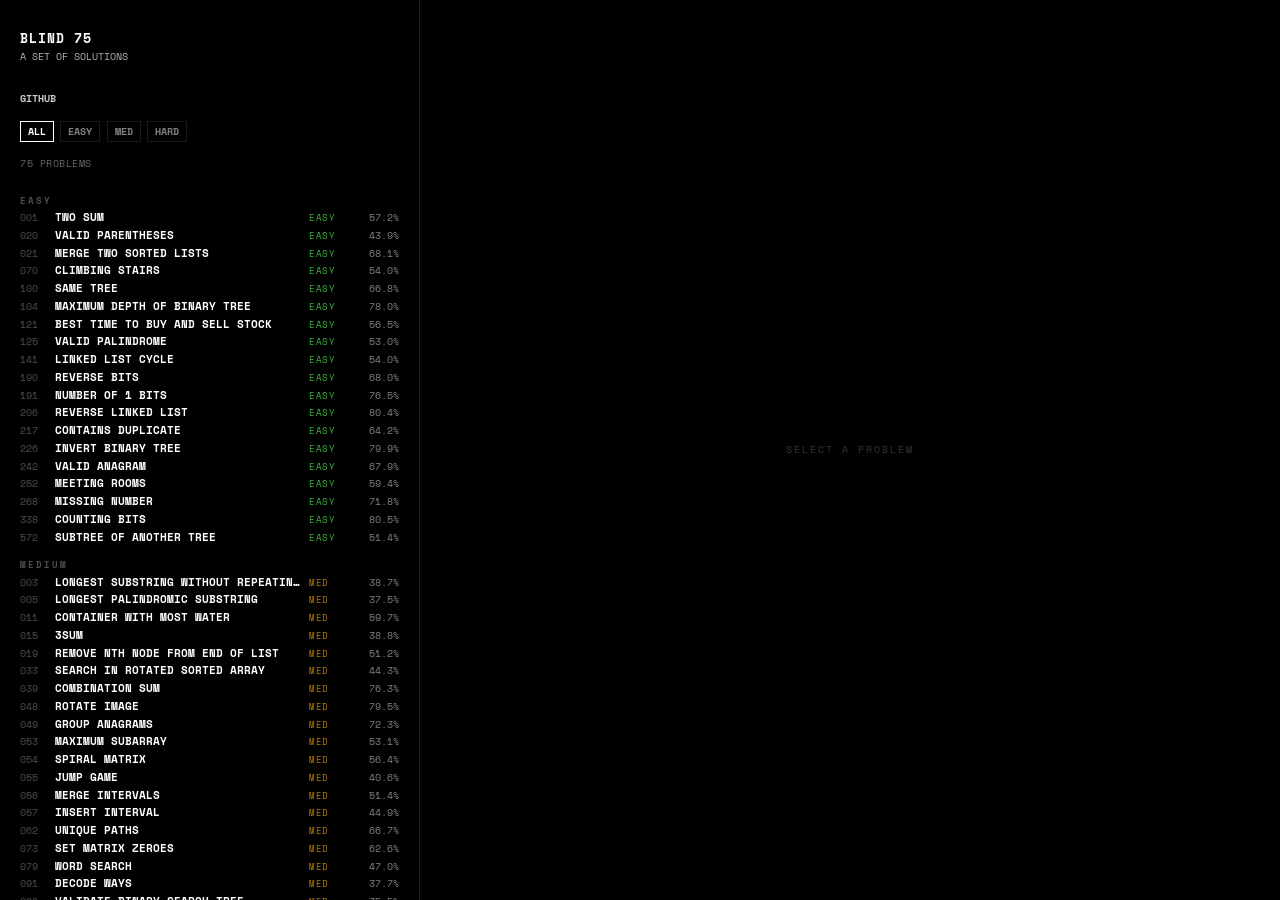
==== index.html @ 12fd6141 "init commit" ====
<!DOCTYPE html>
<html lang="en">
<head>
    <meta charset="UTF-8">
    <meta name="viewport" content="width=device-width, initial-scale=1.0">
    <title>BLIND 75</title>
    <link rel="stylesheet" href="css/index.css">
    <link rel="preconnect" href="https://fonts.googleapis.com">
    <link rel="preconnect" href="https://fonts.gstatic.com" crossorigin>
    <link href="https://fonts.googleapis.com/css2?family=Space+Mono:wght@400;700&display=swap" rel="stylesheet">
</head>
<body>

<div class="split-left">
    <main class="section-top">

        <header>
            <div class="name">BLIND 75</div>
            <div class="sub">A SET OF SOLUTIONS</div>
        </header>

        <nav class="links">
            <a href="https://github.com/bedolpab/Blind75">GITHUB</a>
        </nav>

        <div class="filters">
            <button class="filter-btn active" data-filter="all">ALL</button>
            <button class="filter-btn" data-filter="easy">EASY</button>
            <button class="filter-btn" data-filter="medium">MED</button>
            <button class="filter-btn" data-filter="hard">HARD</button>
        </div>

        <div class="stats">75 PROBLEMS</div>

        <div class="log">

            <div class="category-label">EASY</div>

            <a class="row" data-diff="easy" href="two-sum/index.html" target="detail">
                <span class="num">001</span>
                <span class="org">Two Sum</span>
                <span class="diff easy">EASY</span>
                <span class="role">57.2%</span>
            </a>
            <div class="row" data-diff="easy">
                <span class="num">020</span>
                <span class="org">Valid Parentheses</span>
                <span class="diff easy">EASY</span>
                <span class="role">43.9%</span>
            </div>
            <div class="row" data-diff="easy">
                <span class="num">021</span>
                <span class="org">Merge Two Sorted Lists</span>
                <span class="diff easy">EASY</span>
                <span class="role">68.1%</span>
            </div>
            <div class="row" data-diff="easy">
                <span class="num">070</span>
                <span class="org">Climbing Stairs</span>
                <span class="diff easy">EASY</span>
                <span class="role">54.0%</span>
            </div>
            <div class="row" data-diff="easy">
                <span class="num">100</span>
                <span class="org">Same Tree</span>
                <span class="diff easy">EASY</span>
                <span class="role">66.8%</span>
            </div>
            <div class="row" data-diff="easy">
                <span class="num">104</span>
                <span class="org">Maximum Depth of Binary Tree</span>
                <span class="diff easy">EASY</span>
                <span class="role">78.0%</span>
            </div>
            <div class="row" data-diff="easy">
                <span class="num">121</span>
                <span class="org">Best Time to Buy and Sell Stock</span>
                <span class="diff easy">EASY</span>
                <span class="role">56.5%</span>
            </div>
            <div class="row" data-diff="easy">
                <span class="num">125</span>
                <span class="org">Valid Palindrome</span>
                <span class="diff easy">EASY</span>
                <span class="role">53.0%</span>
            </div>
            <div class="row" data-diff="easy">
                <span class="num">141</span>
                <span class="org">Linked List Cycle</span>
                <span class="diff easy">EASY</span>
                <span class="role">54.0%</span>
            </div>
            <div class="row" data-diff="easy">
                <span class="num">190</span>
                <span class="org">Reverse Bits</span>
                <span class="diff easy">EASY</span>
                <span class="role">68.0%</span>
            </div>
            <div class="row" data-diff="easy">
                <span class="num">191</span>
                <span class="org">Number of 1 Bits</span>
                <span class="diff easy">EASY</span>
                <span class="role">76.5%</span>
            </div>
            <div class="row" data-diff="easy">
                <span class="num">206</span>
                <span class="org">Reverse Linked List</span>
                <span class="diff easy">EASY</span>
                <span class="role">80.4%</span>
            </div>
            <div class="row" data-diff="easy">
                <span class="num">217</span>
                <span class="org">Contains Duplicate</span>
                <span class="diff easy">EASY</span>
                <span class="role">64.2%</span>
            </div>
            <div class="row" data-diff="easy">
                <span class="num">226</span>
                <span class="org">Invert Binary Tree</span>
                <span class="diff easy">EASY</span>
                <span class="role">79.9%</span>
            </div>
            <div class="row" data-diff="easy">
                <span class="num">242</span>
                <span class="org">Valid Anagram</span>
                <span class="diff easy">EASY</span>
                <span class="role">67.9%</span>
            </div>
            <div class="row" data-diff="easy">
                <span class="num">252</span>
                <span class="org">Meeting Rooms</span>
                <span class="diff easy">EASY</span>
                <span class="role">59.4%</span>
            </div>
            <div class="row" data-diff="easy">
                <span class="num">268</span>
                <span class="org">Missing Number</span>
                <span class="diff easy">EASY</span>
                <span class="role">71.8%</span>
            </div>
            <div class="row" data-diff="easy">
                <span class="num">338</span>
                <span class="org">Counting Bits</span>
                <span class="diff easy">EASY</span>
                <span class="role">80.5%</span>
            </div>
            <div class="row" data-diff="easy">
                <span class="num">572</span>
                <span class="org">Subtree of Another Tree</span>
                <span class="diff easy">EASY</span>
                <span class="role">51.4%</span>
            </div>

            <div class="category-label">MEDIUM</div>

            <div class="row" data-diff="medium">
                <span class="num">003</span>
                <span class="org">Longest Substring Without Repeating Characters</span>
                <span class="diff medium">MED</span>
                <span class="role">38.7%</span>
            </div>
            <div class="row" data-diff="medium">
                <span class="num">005</span>
                <span class="org">Longest Palindromic Substring</span>
                <span class="diff medium">MED</span>
                <span class="role">37.5%</span>
            </div>
            <div class="row" data-diff="medium">
                <span class="num">011</span>
                <span class="org">Container With Most Water</span>
                <span class="diff medium">MED</span>
                <span class="role">59.7%</span>
            </div>
            <div class="row" data-diff="medium">
                <span class="num">015</span>
                <span class="org">3Sum</span>
                <span class="diff medium">MED</span>
                <span class="role">38.8%</span>
            </div>
            <div class="row" data-diff="medium">
                <span class="num">019</span>
                <span class="org">Remove Nth Node From End of List</span>
                <span class="diff medium">MED</span>
                <span class="role">51.2%</span>
            </div>
            <div class="row" data-diff="medium">
                <span class="num">033</span>
                <span class="org">Search in Rotated Sorted Array</span>
                <span class="diff medium">MED</span>
                <span class="role">44.3%</span>
            </div>
            <div class="row" data-diff="medium">
                <span class="num">039</span>
                <span class="org">Combination Sum</span>
                <span class="diff medium">MED</span>
                <span class="role">76.3%</span>
            </div>
            <div class="row" data-diff="medium">
                <span class="num">048</span>
                <span class="org">Rotate Image</span>
                <span class="diff medium">MED</span>
                <span class="role">79.5%</span>
            </div>
            <div class="row" data-diff="medium">
                <span class="num">049</span>
                <span class="org">Group Anagrams</span>
                <span class="diff medium">MED</span>
                <span class="role">72.3%</span>
            </div>
            <div class="row" data-diff="medium">
                <span class="num">053</span>
                <span class="org">Maximum Subarray</span>
                <span class="diff medium">MED</span>
                <span class="role">53.1%</span>
            </div>
            <div class="row" data-diff="medium">
                <span class="num">054</span>
                <span class="org">Spiral Matrix</span>
                <span class="diff medium">MED</span>
                <span class="role">56.4%</span>
            </div>
            <div class="row" data-diff="medium">
                <span class="num">055</span>
                <span class="org">Jump Game</span>
                <span class="diff medium">MED</span>
                <span class="role">40.6%</span>
            </div>
            <div class="row" data-diff="medium">
                <span class="num">056</span>
                <span class="org">Merge Intervals</span>
                <span class="diff medium">MED</span>
                <span class="role">51.4%</span>
            </div>
            <div class="row" data-diff="medium">
                <span class="num">057</span>
                <span class="org">Insert Interval</span>
                <span class="diff medium">MED</span>
                <span class="role">44.9%</span>
            </div>
            <div class="row" data-diff="medium">
                <span class="num">062</span>
                <span class="org">Unique Paths</span>
                <span class="diff medium">MED</span>
                <span class="role">66.7%</span>
            </div>
            <div class="row" data-diff="medium">
                <span class="num">073</span>
                <span class="org">Set Matrix Zeroes</span>
                <span class="diff medium">MED</span>
                <span class="role">62.6%</span>
            </div>
            <div class="row" data-diff="medium">
                <span class="num">079</span>
                <span class="org">Word Search</span>
                <span class="diff medium">MED</span>
                <span class="role">47.0%</span>
            </div>
            <div class="row" data-diff="medium">
                <span class="num">091</span>
                <span class="org">Decode Ways</span>
                <span class="diff medium">MED</span>
                <span class="role">37.7%</span>
            </div>
            <div class="row" data-diff="medium">
                <span class="num">098</span>
                <span class="org">Validate Binary Search Tree</span>
                <span class="diff medium">MED</span>
                <span class="role">35.5%</span>
            </div>
            <div class="row" data-diff="medium">
                <span class="num">102</span>
                <span class="org">Binary Tree Level Order Traversal</span>
                <span class="diff medium">MED</span>
                <span class="role">72.4%</span>
            </div>
            <div class="row" data-diff="medium">
                <span class="num">105</span>
                <span class="org">Construct Binary Tree from Preorder and Inorder Traversal</span>
                <span class="diff medium">MED</span>
                <span class="role">68.5%</span>
            </div>
            <div class="row" data-diff="medium">
                <span class="num">128</span>
                <span class="org">Longest Consecutive Sequence</span>
                <span class="diff medium">MED</span>
                <span class="role">47.0%</span>
            </div>
            <div class="row" data-diff="medium">
                <span class="num">133</span>
                <span class="org">Clone Graph</span>
                <span class="diff medium">MED</span>
                <span class="role">64.9%</span>
            </div>
            <div class="row" data-diff="medium">
                <span class="num">139</span>
                <span class="org">Word Break</span>
                <span class="diff medium">MED</span>
                <span class="role">49.2%</span>
            </div>
            <div class="row" data-diff="medium">
                <span class="num">143</span>
                <span class="org">Reorder List</span>
                <span class="diff medium">MED</span>
                <span class="role">64.9%</span>
            </div>
            <div class="row" data-diff="medium">
                <span class="num">152</span>
                <span class="org">Maximum Product Subarray</span>
                <span class="diff medium">MED</span>
                <span class="role">36.2%</span>
            </div>
            <div class="row" data-diff="medium">
                <span class="num">153</span>
                <span class="org">Find Minimum in Rotated Sorted Array</span>
                <span class="diff medium">MED</span>
                <span class="role">54.0%</span>
            </div>
            <div class="row" data-diff="medium">
                <span class="num">198</span>
                <span class="org">House Robber</span>
                <span class="diff medium">MED</span>
                <span class="role">53.1%</span>
            </div>
            <div class="row" data-diff="medium">
                <span class="num">200</span>
                <span class="org">Number of Islands</span>
                <span class="diff medium">MED</span>
                <span class="role">64.0%</span>
            </div>
            <div class="row" data-diff="medium">
                <span class="num">207</span>
                <span class="org">Course Schedule</span>
                <span class="diff medium">MED</span>
                <span class="role">51.0%</span>
            </div>
            <div class="row" data-diff="medium">
                <span class="num">208</span>
                <span class="org">Implement Trie (Prefix Tree)</span>
                <span class="diff medium">MED</span>
                <span class="role">69.3%</span>
            </div>
            <div class="row" data-diff="medium">
                <span class="num">211</span>
                <span class="org">Design Add and Search Words Data Structure</span>
                <span class="diff medium">MED</span>
                <span class="role">48.3%</span>
            </div>
            <div class="row" data-diff="medium">
                <span class="num">213</span>
                <span class="org">House Robber II</span>
                <span class="diff medium">MED</span>
                <span class="role">44.7%</span>
            </div>
            <div class="row" data-diff="medium">
                <span class="num">230</span>
                <span class="org">Kth Smallest Element in a BST</span>
                <span class="diff medium">MED</span>
                <span class="role">76.6%</span>
            </div>
            <div class="row" data-diff="medium">
                <span class="num">235</span>
                <span class="org">Lowest Common Ancestor of a Binary Search Tree</span>
                <span class="diff medium">MED</span>
                <span class="role">70.3%</span>
            </div>
            <div class="row" data-diff="medium">
                <span class="num">238</span>
                <span class="org">Product of Array Except Self</span>
                <span class="diff medium">MED</span>
                <span class="role">68.7%</span>
            </div>
            <div class="row" data-diff="medium">
                <span class="num">253</span>
                <span class="org">Meeting Rooms II</span>
                <span class="diff medium">MED</span>
                <span class="role">52.6%</span>
            </div>
            <div class="row" data-diff="medium">
                <span class="num">261</span>
                <span class="org">Graph Valid Tree</span>
                <span class="diff medium">MED</span>
                <span class="role">49.9%</span>
            </div>
            <div class="row" data-diff="medium">
                <span class="num">271</span>
                <span class="org">Encode and Decode Strings</span>
                <span class="diff medium">MED</span>
                <span class="role">51.3%</span>
            </div>
            <div class="row" data-diff="medium">
                <span class="num">300</span>
                <span class="org">Longest Increasing Subsequence</span>
                <span class="diff medium">MED</span>
                <span class="role">59.2%</span>
            </div>
            <div class="row" data-diff="medium">
                <span class="num">322</span>
                <span class="org">Coin Change</span>
                <span class="diff medium">MED</span>
                <span class="role">48.1%</span>
            </div>
            <div class="row" data-diff="medium">
                <span class="num">323</span>
                <span class="org">Number of Connected Components in an Undirected Graph</span>
                <span class="diff medium">MED</span>
                <span class="role">64.9%</span>
            </div>
            <div class="row" data-diff="medium">
                <span class="num">347</span>
                <span class="org">Top K Frequent Elements</span>
                <span class="diff medium">MED</span>
                <span class="role">66.1%</span>
            </div>
            <div class="row" data-diff="medium">
                <span class="num">371</span>
                <span class="org">Sum of Two Integers</span>
                <span class="diff medium">MED</span>
                <span class="role">55.2%</span>
            </div>
            <div class="row" data-diff="medium">
                <span class="num">417</span>
                <span class="org">Pacific Atlantic Water Flow</span>
                <span class="diff medium">MED</span>
                <span class="role">60.7%</span>
            </div>
            <div class="row" data-diff="medium">
                <span class="num">424</span>
                <span class="org">Longest Repeating Character Replacement</span>
                <span class="diff medium">MED</span>
                <span class="role">59.3%</span>
            </div>
            <div class="row" data-diff="medium">
                <span class="num">435</span>
                <span class="org">Non-overlapping Intervals</span>
                <span class="diff medium">MED</span>
                <span class="role">56.9%</span>
            </div>
            <div class="row" data-diff="medium">
                <span class="num">647</span>
                <span class="org">Palindromic Substrings</span>
                <span class="diff medium">MED</span>
                <span class="role">72.6%</span>
            </div>
            <div class="row" data-diff="medium">
                <span class="num">1143</span>
                <span class="org">Longest Common Subsequence</span>
                <span class="diff medium">MED</span>
                <span class="role">59.0%</span>
            </div>

            <div class="category-label">HARD</div>

            <div class="row" data-diff="hard">
                <span class="num">023</span>
                <span class="org">Merge k Sorted Lists</span>
                <span class="diff hard">HARD</span>
                <span class="role">59.1%</span>
            </div>
            <div class="row" data-diff="hard">
                <span class="num">076</span>
                <span class="org">Minimum Window Substring</span>
                <span class="diff hard">HARD</span>
                <span class="role">47.2%</span>
            </div>
            <div class="row" data-diff="hard">
                <span class="num">124</span>
                <span class="org">Binary Tree Maximum Path Sum</span>
                <span class="diff hard">HARD</span>
                <span class="role">42.1%</span>
            </div>
            <div class="row" data-diff="hard">
                <span class="num">212</span>
                <span class="org">Word Search II</span>
                <span class="diff hard">HARD</span>
                <span class="role">38.2%</span>
            </div>
            <div class="row" data-diff="hard">
                <span class="num">269</span>
                <span class="org">Alien Dictionary</span>
                <span class="diff hard">HARD</span>
                <span class="role">37.1%</span>
            </div>
            <div class="row" data-diff="hard">
                <span class="num">295</span>
                <span class="org">Find Median from Data Stream</span>
                <span class="diff hard">HARD</span>
                <span class="role">54.3%</span>
            </div>
            <div class="row" data-diff="hard">
                <span class="num">297</span>
                <span class="org">Serialize and Deserialize Binary Tree</span>
                <span class="diff hard">HARD</span>
                <span class="role">60.5%</span>
            </div>

        </div>

    </main>
</div>

<div class="split-right" id="detail-pane">
    <div class="empty-state">SELECT A PROBLEM</div>
    <iframe name="detail" id="detail-frame"></iframe>
</div>

<script>
    document.querySelectorAll('.filter-btn').forEach(function(btn) {
        btn.addEventListener('click', function() {
            document.querySelectorAll('.filter-btn').forEach(function(b) { b.classList.remove('active'); });
            btn.classList.add('active');
            var f = btn.dataset.filter;
            document.querySelectorAll('.row[data-diff]').forEach(function(r) {
                r.setAttribute('data-hidden', f !== 'all' && r.dataset.diff !== f ? 'true' : 'false');
            });
            document.querySelectorAll('.category-label').forEach(function(cat) {
                var diff = cat.textContent.trim().toLowerCase();
                cat.style.display = (f === 'all' || diff === f) ? '' : 'none';
            });
        });
    });

    document.querySelectorAll('a.row[href]').forEach(function(link) {
        link.addEventListener('click', function(e) {
            e.preventDefault();
            document.querySelectorAll('a.row').forEach(function(r) { r.classList.remove('selected'); });
            link.classList.add('selected');
            var pane = document.getElementById('detail-pane');
            var frame = document.getElementById('detail-frame');
            pane.classList.add('loaded');
            frame.src = link.getAttribute('href');
        });
    });
</script>
</body>
</html>
---- css/index.css ----
:root {
    --bg: #000000;
    --fg: #ffffff;
    --font: 'Space Mono', monospace;
    --width: 100%;
    --divider: #333;
}

* { box-sizing: border-box; margin: 0; padding: 0; cursor: crosshair; }

html, body {
    height: 100%;
    overflow: hidden;
}

body {
    background-color: var(--bg);
    color: var(--fg);
    font-family: var(--font);
    font-size: 11px;
    line-height: 1.25;
    text-transform: uppercase;
    display: flex;
    -webkit-font-smoothing: none;
}

.split-left {
    width: 420px;
    min-width: 420px;
    height: 100vh;
    overflow-y: auto;
    border-right: 1px solid #222;
    padding: 0;
}

.split-right {
    flex: 1;
    height: 100vh;
    position: relative;
    display: flex;
    align-items: center;
    justify-content: center;
}

.split-right .empty-state {
    font-size: 10px;
    opacity: 0.2;
    letter-spacing: 2px;
}

.split-right.loaded .empty-state {
    display: none;
}

.split-right iframe {
    display: none;
    width: 100%;
    height: 100%;
    border: none;
    background: var(--bg);
}

.split-right.loaded iframe {
    display: block;
}

.section-top {
    width: 100%;
    display: flex;
    flex-direction: column;
    padding: 30px 20px 40px;
}

header { margin-bottom: 1rem; }

.name { font-size: 13px; font-weight: 700; letter-spacing: 1px; margin-bottom: 4px; }
.sub { font-size: 10px; opacity: 0.7; line-height: 1.45; margin-bottom: 0.75rem; }

.links { display: flex; justify-content: flex-start; gap: 1rem; font-size: 10px; flex-wrap: wrap; margin-bottom: 1rem; }
.links a { color: var(--fg); text-decoration: none; font-weight: 700; opacity: 0.8; transition: opacity 0.2s; }
.links a:hover { opacity: 1; text-decoration: underline; }

.filters {
    display: flex;
    flex-wrap: wrap;
    gap: 0.4rem;
    margin-bottom: 1rem;
}

.filter-btn {
    font-family: var(--font);
    font-size: 10px;
    font-weight: 700;
    text-transform: uppercase;
    background: none;
    color: var(--fg);
    border: 1px solid var(--divider);
    padding: 2px 7px;
    cursor: crosshair;
    opacity: 0.5;
    transition: opacity 0.2s, border-color 0.2s;
}

.filter-btn:hover,
.filter-btn.active {
    opacity: 1;
    border-color: var(--fg);
}

.stats {
    font-size: 10px;
    opacity: 0.4;
    margin-bottom: 1rem;
    letter-spacing: 0.5px;
}

.log { display: flex; flex-direction: column; }

.category-label {
    font-size: 9px;
    font-weight: 700;
    opacity: 0.3;
    letter-spacing: 2px;
    padding: 8px 0 3px 0;
    border-top: 1px solid #111;
    margin-top: 4px;
}

.category-label:first-child {
    margin-top: 0;
    border-top: none;
}

.row {
    display: flex;
    font-size: 11px;
    justify-content: flex-start;
    align-items: baseline;
    padding: 2px 0;
    text-decoration: none;
    color: var(--fg);
    width: 100%;
    transition: opacity 0.15s, background-color 0.15s;
}

.row[data-hidden="true"] { display: none; }

.row:hover { background-color: rgba(255,255,255,0.03); }

.row:hover .org,
.row:hover .role { text-decoration: underline; }

a.row.selected {
    background-color: rgba(255,255,255,0.06);
}

.num { flex: 0 0 35px; opacity: 0.3; font-size: 10px; }
.org { flex: 1; font-weight: 700; white-space: nowrap; overflow: hidden; text-overflow: ellipsis; padding-right: 5px; }

.diff {
    flex: 0 0 45px;
    font-size: 9px;
    letter-spacing: 0.5px;
    opacity: 0.5;
}

.diff.easy   { color: #55ff55; opacity: 0.7; }
.diff.medium { color: #ffaa00; opacity: 0.7; }
.diff.hard   { color: #ff5555; opacity: 0.7; }

.role {
    flex: 0 0 45px;
    text-align: right;
    white-space: nowrap;
    opacity: 0.5;
    font-size: 10px;
}

@media (max-width: 820px) {
    body { flex-direction: column; }

    .split-left {
        width: 100%;
        min-width: unset;
        height: 50vh;
        border-right: none;
        border-bottom: 1px solid #222;
    }

    .split-right {
        height: 50vh;
    }
}

@media (max-width: 480px) {
    .row {
        flex-direction: column;
        align-items: flex-start;
        padding: 0;
        margin-bottom: 8px;
        border-left: 1px solid var(--divider);
        padding-left: 8px;
    }

    .num  { flex: unset; width: 100%; margin-bottom: 1px; }
    .org  { flex: unset; width: 100%; white-space: normal; margin-bottom: 1px; }
    .diff { flex: unset; width: 100%; margin-bottom: 1px; }
    .role { flex: unset; width: 100%; text-align: left; }
}
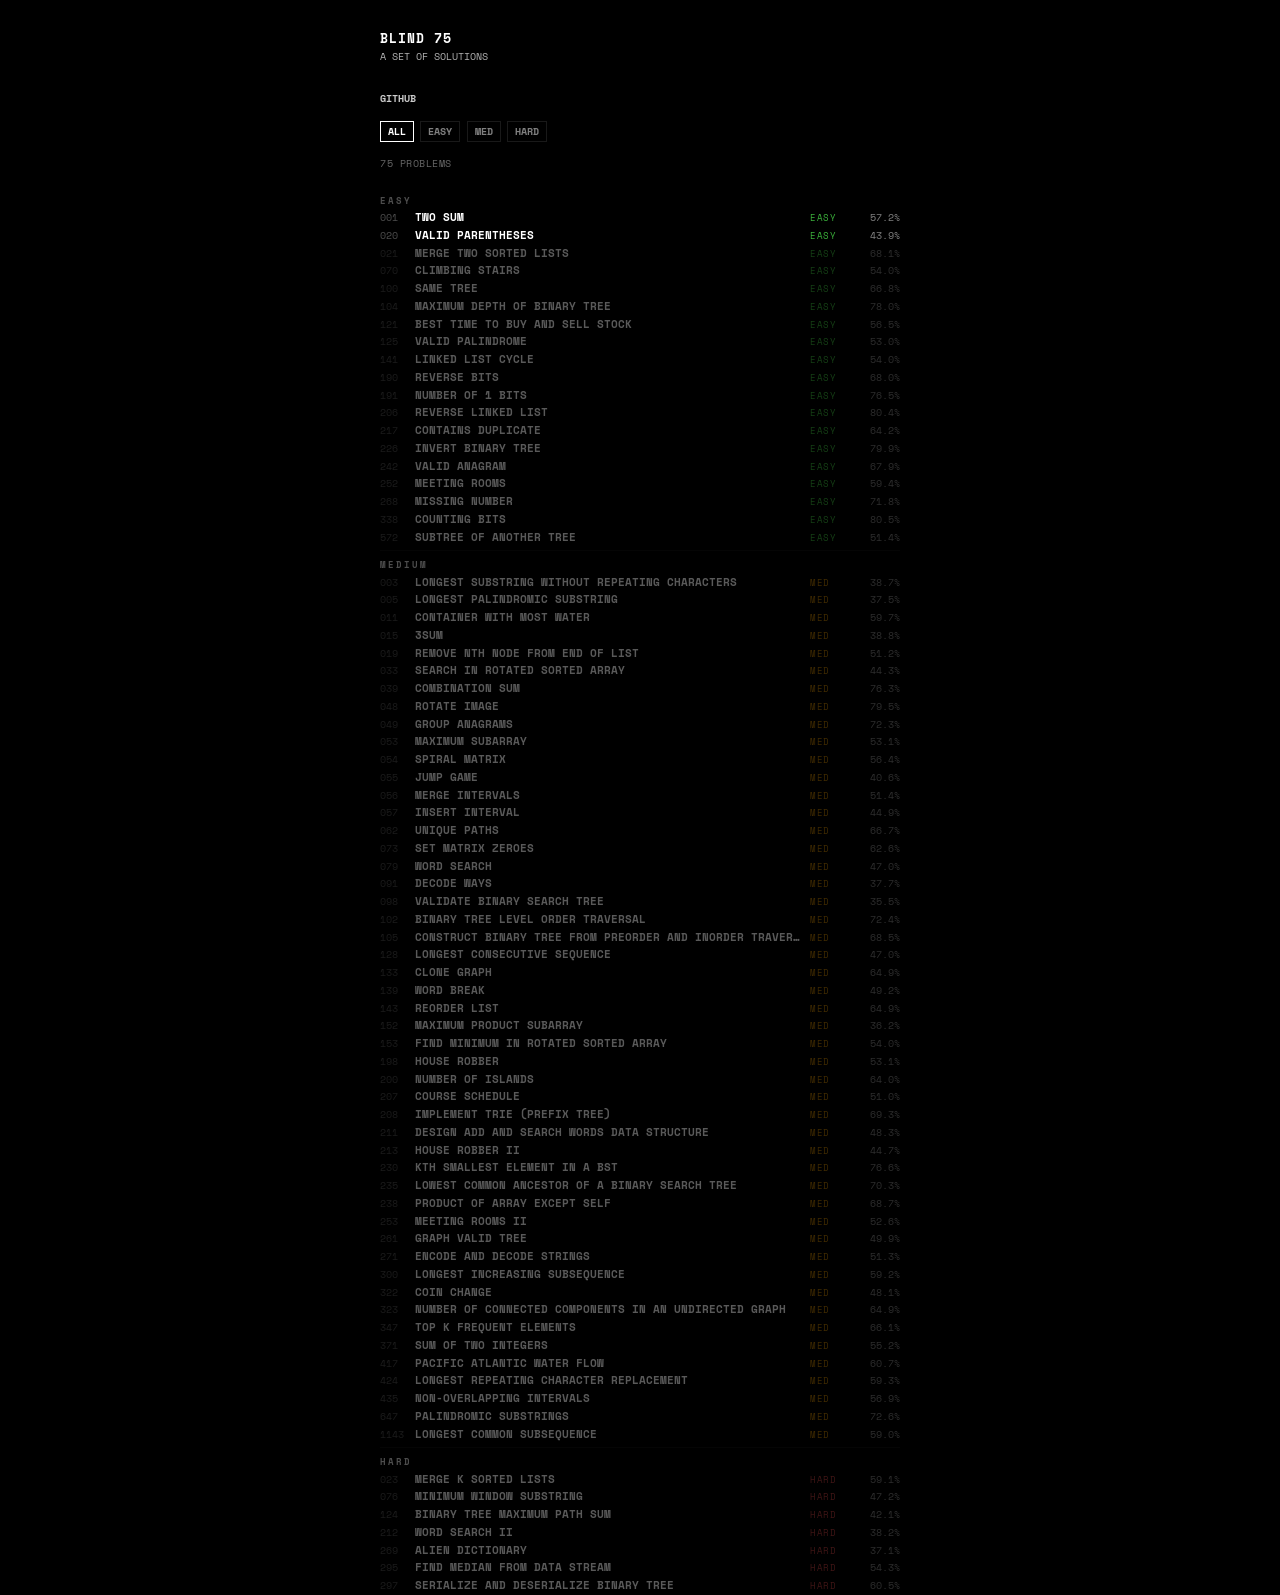
==== commit d4d82631: "feat: valid parentheses" ====
--- a/index.html
+++ b/index.html
@@ -11,525 +11,508 @@
 </head>
 <body>
 
-<div class="split-left">
-    <main class="section-top">
-
-        <header>
-            <div class="name">BLIND 75</div>
-            <div class="sub">A SET OF SOLUTIONS</div>
-        </header>
-
-        <nav class="links">
-            <a href="https://github.com/bedolpab/Blind75">GITHUB</a>
-        </nav>
-
-        <div class="filters">
-            <button class="filter-btn active" data-filter="all">ALL</button>
-            <button class="filter-btn" data-filter="easy">EASY</button>
-            <button class="filter-btn" data-filter="medium">MED</button>
-            <button class="filter-btn" data-filter="hard">HARD</button>
-        </div>
-
-        <div class="stats">75 PROBLEMS</div>
-
-        <div class="log">
-
-            <div class="category-label">EASY</div>
-
-            <a class="row" data-diff="easy" href="two-sum/index.html" target="detail">
-                <span class="num">001</span>
-                <span class="org">Two Sum</span>
-                <span class="diff easy">EASY</span>
-                <span class="role">57.2%</span>
-            </a>
-            <div class="row" data-diff="easy">
-                <span class="num">020</span>
-                <span class="org">Valid Parentheses</span>
-                <span class="diff easy">EASY</span>
-                <span class="role">43.9%</span>
-            </div>
-            <div class="row" data-diff="easy">
-                <span class="num">021</span>
-                <span class="org">Merge Two Sorted Lists</span>
-                <span class="diff easy">EASY</span>
-                <span class="role">68.1%</span>
-            </div>
-            <div class="row" data-diff="easy">
-                <span class="num">070</span>
-                <span class="org">Climbing Stairs</span>
-                <span class="diff easy">EASY</span>
-                <span class="role">54.0%</span>
-            </div>
-            <div class="row" data-diff="easy">
-                <span class="num">100</span>
-                <span class="org">Same Tree</span>
-                <span class="diff easy">EASY</span>
-                <span class="role">66.8%</span>
-            </div>
-            <div class="row" data-diff="easy">
-                <span class="num">104</span>
-                <span class="org">Maximum Depth of Binary Tree</span>
-                <span class="diff easy">EASY</span>
-                <span class="role">78.0%</span>
-            </div>
-            <div class="row" data-diff="easy">
-                <span class="num">121</span>
-                <span class="org">Best Time to Buy and Sell Stock</span>
-                <span class="diff easy">EASY</span>
-                <span class="role">56.5%</span>
-            </div>
-            <div class="row" data-diff="easy">
-                <span class="num">125</span>
-                <span class="org">Valid Palindrome</span>
-                <span class="diff easy">EASY</span>
-                <span class="role">53.0%</span>
-            </div>
-            <div class="row" data-diff="easy">
-                <span class="num">141</span>
-                <span class="org">Linked List Cycle</span>
-                <span class="diff easy">EASY</span>
-                <span class="role">54.0%</span>
-            </div>
-            <div class="row" data-diff="easy">
-                <span class="num">190</span>
-                <span class="org">Reverse Bits</span>
-                <span class="diff easy">EASY</span>
-                <span class="role">68.0%</span>
-            </div>
-            <div class="row" data-diff="easy">
-                <span class="num">191</span>
-                <span class="org">Number of 1 Bits</span>
-                <span class="diff easy">EASY</span>
-                <span class="role">76.5%</span>
-            </div>
-            <div class="row" data-diff="easy">
-                <span class="num">206</span>
-                <span class="org">Reverse Linked List</span>
-                <span class="diff easy">EASY</span>
-                <span class="role">80.4%</span>
-            </div>
-            <div class="row" data-diff="easy">
-                <span class="num">217</span>
-                <span class="org">Contains Duplicate</span>
-                <span class="diff easy">EASY</span>
-                <span class="role">64.2%</span>
-            </div>
-            <div class="row" data-diff="easy">
-                <span class="num">226</span>
-                <span class="org">Invert Binary Tree</span>
-                <span class="diff easy">EASY</span>
-                <span class="role">79.9%</span>
-            </div>
-            <div class="row" data-diff="easy">
-                <span class="num">242</span>
-                <span class="org">Valid Anagram</span>
-                <span class="diff easy">EASY</span>
-                <span class="role">67.9%</span>
-            </div>
-            <div class="row" data-diff="easy">
-                <span class="num">252</span>
-                <span class="org">Meeting Rooms</span>
-                <span class="diff easy">EASY</span>
-                <span class="role">59.4%</span>
-            </div>
-            <div class="row" data-diff="easy">
-                <span class="num">268</span>
-                <span class="org">Missing Number</span>
-                <span class="diff easy">EASY</span>
-                <span class="role">71.8%</span>
-            </div>
-            <div class="row" data-diff="easy">
-                <span class="num">338</span>
-                <span class="org">Counting Bits</span>
-                <span class="diff easy">EASY</span>
-                <span class="role">80.5%</span>
-            </div>
-            <div class="row" data-diff="easy">
-                <span class="num">572</span>
-                <span class="org">Subtree of Another Tree</span>
-                <span class="diff easy">EASY</span>
-                <span class="role">51.4%</span>
-            </div>
-
-            <div class="category-label">MEDIUM</div>
-
-            <div class="row" data-diff="medium">
-                <span class="num">003</span>
-                <span class="org">Longest Substring Without Repeating Characters</span>
-                <span class="diff medium">MED</span>
-                <span class="role">38.7%</span>
-            </div>
-            <div class="row" data-diff="medium">
-                <span class="num">005</span>
-                <span class="org">Longest Palindromic Substring</span>
-                <span class="diff medium">MED</span>
-                <span class="role">37.5%</span>
-            </div>
-            <div class="row" data-diff="medium">
-                <span class="num">011</span>
-                <span class="org">Container With Most Water</span>
-                <span class="diff medium">MED</span>
-                <span class="role">59.7%</span>
-            </div>
-            <div class="row" data-diff="medium">
-                <span class="num">015</span>
-                <span class="org">3Sum</span>
-                <span class="diff medium">MED</span>
-                <span class="role">38.8%</span>
-            </div>
-            <div class="row" data-diff="medium">
-                <span class="num">019</span>
-                <span class="org">Remove Nth Node From End of List</span>
-                <span class="diff medium">MED</span>
-                <span class="role">51.2%</span>
-            </div>
-            <div class="row" data-diff="medium">
-                <span class="num">033</span>
-                <span class="org">Search in Rotated Sorted Array</span>
-                <span class="diff medium">MED</span>
-                <span class="role">44.3%</span>
-            </div>
-            <div class="row" data-diff="medium">
-                <span class="num">039</span>
-                <span class="org">Combination Sum</span>
-                <span class="diff medium">MED</span>
-                <span class="role">76.3%</span>
-            </div>
-            <div class="row" data-diff="medium">
-                <span class="num">048</span>
-                <span class="org">Rotate Image</span>
-                <span class="diff medium">MED</span>
-                <span class="role">79.5%</span>
-            </div>
-            <div class="row" data-diff="medium">
-                <span class="num">049</span>
-                <span class="org">Group Anagrams</span>
-                <span class="diff medium">MED</span>
-                <span class="role">72.3%</span>
-            </div>
-            <div class="row" data-diff="medium">
-                <span class="num">053</span>
-                <span class="org">Maximum Subarray</span>
-                <span class="diff medium">MED</span>
-                <span class="role">53.1%</span>
-            </div>
-            <div class="row" data-diff="medium">
-                <span class="num">054</span>
-                <span class="org">Spiral Matrix</span>
-                <span class="diff medium">MED</span>
-                <span class="role">56.4%</span>
-            </div>
-            <div class="row" data-diff="medium">
-                <span class="num">055</span>
-                <span class="org">Jump Game</span>
-                <span class="diff medium">MED</span>
-                <span class="role">40.6%</span>
-            </div>
-            <div class="row" data-diff="medium">
-                <span class="num">056</span>
-                <span class="org">Merge Intervals</span>
-                <span class="diff medium">MED</span>
-                <span class="role">51.4%</span>
-            </div>
-            <div class="row" data-diff="medium">
-                <span class="num">057</span>
-                <span class="org">Insert Interval</span>
-                <span class="diff medium">MED</span>
-                <span class="role">44.9%</span>
-            </div>
-            <div class="row" data-diff="medium">
-                <span class="num">062</span>
-                <span class="org">Unique Paths</span>
-                <span class="diff medium">MED</span>
-                <span class="role">66.7%</span>
-            </div>
-            <div class="row" data-diff="medium">
-                <span class="num">073</span>
-                <span class="org">Set Matrix Zeroes</span>
-                <span class="diff medium">MED</span>
-                <span class="role">62.6%</span>
-            </div>
-            <div class="row" data-diff="medium">
-                <span class="num">079</span>
-                <span class="org">Word Search</span>
-                <span class="diff medium">MED</span>
-                <span class="role">47.0%</span>
-            </div>
-            <div class="row" data-diff="medium">
-                <span class="num">091</span>
-                <span class="org">Decode Ways</span>
-                <span class="diff medium">MED</span>
-                <span class="role">37.7%</span>
-            </div>
-            <div class="row" data-diff="medium">
-                <span class="num">098</span>
-                <span class="org">Validate Binary Search Tree</span>
-                <span class="diff medium">MED</span>
-                <span class="role">35.5%</span>
-            </div>
-            <div class="row" data-diff="medium">
-                <span class="num">102</span>
-                <span class="org">Binary Tree Level Order Traversal</span>
-                <span class="diff medium">MED</span>
-                <span class="role">72.4%</span>
-            </div>
-            <div class="row" data-diff="medium">
-                <span class="num">105</span>
-                <span class="org">Construct Binary Tree from Preorder and Inorder Traversal</span>
-                <span class="diff medium">MED</span>
-                <span class="role">68.5%</span>
-            </div>
-            <div class="row" data-diff="medium">
-                <span class="num">128</span>
-                <span class="org">Longest Consecutive Sequence</span>
-                <span class="diff medium">MED</span>
-                <span class="role">47.0%</span>
-            </div>
-            <div class="row" data-diff="medium">
-                <span class="num">133</span>
-                <span class="org">Clone Graph</span>
-                <span class="diff medium">MED</span>
-                <span class="role">64.9%</span>
-            </div>
-            <div class="row" data-diff="medium">
-                <span class="num">139</span>
-                <span class="org">Word Break</span>
-                <span class="diff medium">MED</span>
-                <span class="role">49.2%</span>
-            </div>
-            <div class="row" data-diff="medium">
-                <span class="num">143</span>
-                <span class="org">Reorder List</span>
-                <span class="diff medium">MED</span>
-                <span class="role">64.9%</span>
-            </div>
-            <div class="row" data-diff="medium">
-                <span class="num">152</span>
-                <span class="org">Maximum Product Subarray</span>
-                <span class="diff medium">MED</span>
-                <span class="role">36.2%</span>
-            </div>
-            <div class="row" data-diff="medium">
-                <span class="num">153</span>
-                <span class="org">Find Minimum in Rotated Sorted Array</span>
-                <span class="diff medium">MED</span>
-                <span class="role">54.0%</span>
-            </div>
-            <div class="row" data-diff="medium">
-                <span class="num">198</span>
-                <span class="org">House Robber</span>
-                <span class="diff medium">MED</span>
-                <span class="role">53.1%</span>
-            </div>
-            <div class="row" data-diff="medium">
-                <span class="num">200</span>
-                <span class="org">Number of Islands</span>
-                <span class="diff medium">MED</span>
-                <span class="role">64.0%</span>
-            </div>
-            <div class="row" data-diff="medium">
-                <span class="num">207</span>
-                <span class="org">Course Schedule</span>
-                <span class="diff medium">MED</span>
-                <span class="role">51.0%</span>
-            </div>
-            <div class="row" data-diff="medium">
-                <span class="num">208</span>
-                <span class="org">Implement Trie (Prefix Tree)</span>
-                <span class="diff medium">MED</span>
-                <span class="role">69.3%</span>
-            </div>
-            <div class="row" data-diff="medium">
-                <span class="num">211</span>
-                <span class="org">Design Add and Search Words Data Structure</span>
-                <span class="diff medium">MED</span>
-                <span class="role">48.3%</span>
-            </div>
-            <div class="row" data-diff="medium">
-                <span class="num">213</span>
-                <span class="org">House Robber II</span>
-                <span class="diff medium">MED</span>
-                <span class="role">44.7%</span>
-            </div>
-            <div class="row" data-diff="medium">
-                <span class="num">230</span>
-                <span class="org">Kth Smallest Element in a BST</span>
-                <span class="diff medium">MED</span>
-                <span class="role">76.6%</span>
-            </div>
-            <div class="row" data-diff="medium">
-                <span class="num">235</span>
-                <span class="org">Lowest Common Ancestor of a Binary Search Tree</span>
-                <span class="diff medium">MED</span>
-                <span class="role">70.3%</span>
-            </div>
-            <div class="row" data-diff="medium">
-                <span class="num">238</span>
-                <span class="org">Product of Array Except Self</span>
-                <span class="diff medium">MED</span>
-                <span class="role">68.7%</span>
-            </div>
-            <div class="row" data-diff="medium">
-                <span class="num">253</span>
-                <span class="org">Meeting Rooms II</span>
-                <span class="diff medium">MED</span>
-                <span class="role">52.6%</span>
-            </div>
-            <div class="row" data-diff="medium">
-                <span class="num">261</span>
-                <span class="org">Graph Valid Tree</span>
-                <span class="diff medium">MED</span>
-                <span class="role">49.9%</span>
-            </div>
-            <div class="row" data-diff="medium">
-                <span class="num">271</span>
-                <span class="org">Encode and Decode Strings</span>
-                <span class="diff medium">MED</span>
-                <span class="role">51.3%</span>
-            </div>
-            <div class="row" data-diff="medium">
-                <span class="num">300</span>
-                <span class="org">Longest Increasing Subsequence</span>
-                <span class="diff medium">MED</span>
-                <span class="role">59.2%</span>
-            </div>
-            <div class="row" data-diff="medium">
-                <span class="num">322</span>
-                <span class="org">Coin Change</span>
-                <span class="diff medium">MED</span>
-                <span class="role">48.1%</span>
-            </div>
-            <div class="row" data-diff="medium">
-                <span class="num">323</span>
-                <span class="org">Number of Connected Components in an Undirected Graph</span>
-                <span class="diff medium">MED</span>
-                <span class="role">64.9%</span>
-            </div>
-            <div class="row" data-diff="medium">
-                <span class="num">347</span>
-                <span class="org">Top K Frequent Elements</span>
-                <span class="diff medium">MED</span>
-                <span class="role">66.1%</span>
-            </div>
-            <div class="row" data-diff="medium">
-                <span class="num">371</span>
-                <span class="org">Sum of Two Integers</span>
-                <span class="diff medium">MED</span>
-                <span class="role">55.2%</span>
-            </div>
-            <div class="row" data-diff="medium">
-                <span class="num">417</span>
-                <span class="org">Pacific Atlantic Water Flow</span>
-                <span class="diff medium">MED</span>
-                <span class="role">60.7%</span>
-            </div>
-            <div class="row" data-diff="medium">
-                <span class="num">424</span>
-                <span class="org">Longest Repeating Character Replacement</span>
-                <span class="diff medium">MED</span>
-                <span class="role">59.3%</span>
-            </div>
-            <div class="row" data-diff="medium">
-                <span class="num">435</span>
-                <span class="org">Non-overlapping Intervals</span>
-                <span class="diff medium">MED</span>
-                <span class="role">56.9%</span>
-            </div>
-            <div class="row" data-diff="medium">
-                <span class="num">647</span>
-                <span class="org">Palindromic Substrings</span>
-                <span class="diff medium">MED</span>
-                <span class="role">72.6%</span>
-            </div>
-            <div class="row" data-diff="medium">
-                <span class="num">1143</span>
-                <span class="org">Longest Common Subsequence</span>
-                <span class="diff medium">MED</span>
-                <span class="role">59.0%</span>
-            </div>
-
-            <div class="category-label">HARD</div>
-
-            <div class="row" data-diff="hard">
-                <span class="num">023</span>
-                <span class="org">Merge k Sorted Lists</span>
-                <span class="diff hard">HARD</span>
-                <span class="role">59.1%</span>
-            </div>
-            <div class="row" data-diff="hard">
-                <span class="num">076</span>
-                <span class="org">Minimum Window Substring</span>
-                <span class="diff hard">HARD</span>
-                <span class="role">47.2%</span>
-            </div>
-            <div class="row" data-diff="hard">
-                <span class="num">124</span>
-                <span class="org">Binary Tree Maximum Path Sum</span>
-                <span class="diff hard">HARD</span>
-                <span class="role">42.1%</span>
-            </div>
-            <div class="row" data-diff="hard">
-                <span class="num">212</span>
-                <span class="org">Word Search II</span>
-                <span class="diff hard">HARD</span>
-                <span class="role">38.2%</span>
-            </div>
-            <div class="row" data-diff="hard">
-                <span class="num">269</span>
-                <span class="org">Alien Dictionary</span>
-                <span class="diff hard">HARD</span>
-                <span class="role">37.1%</span>
-            </div>
-            <div class="row" data-diff="hard">
-                <span class="num">295</span>
-                <span class="org">Find Median from Data Stream</span>
-                <span class="diff hard">HARD</span>
-                <span class="role">54.3%</span>
-            </div>
-            <div class="row" data-diff="hard">
-                <span class="num">297</span>
-                <span class="org">Serialize and Deserialize Binary Tree</span>
-                <span class="diff hard">HARD</span>
-                <span class="role">60.5%</span>
-            </div>
-
-        </div>
-
-    </main>
+<div class="container">
+
+    <header>
+        <div class="name">BLIND 75</div>
+        <div class="sub">A SET OF SOLUTIONS</div>
+    </header>
+
+    <nav class="links">
+        <a href="https://github.com/bedolpab/Blind75">GITHUB</a>
+    </nav>
+
+    <div class="filters">
+        <button class="filter-btn active" data-filter="all">ALL</button>
+        <button class="filter-btn" data-filter="easy">EASY</button>
+        <button class="filter-btn" data-filter="medium">MED</button>
+        <button class="filter-btn" data-filter="hard">HARD</button>
+    </div>
+
+    <div class="stats-count">75 PROBLEMS</div>
+
+    <div class="log">
+
+        <div class="category-label">EASY</div>
+
+        <a class="row" data-diff="easy" href="https://leetcode.com/problems/two-sum/submissions/1958369786/" target="_blank" rel="noopener noreferrer"
+           data-tip-status="accepted"
+           data-tip-tests="63 / 63 testcases passed"
+           data-tip-runtime="0ms"
+           data-tip-runtime-beat="100.00%"
+           data-tip-memory="2.27MB"
+           data-tip-memory-beat="83.42%"
+           data-tip-date="Mar 24, 2026 22:14">
+            <span class="num">001</span>
+            <span class="org">Two Sum</span>
+            <span class="diff easy">EASY</span>
+            <span class="role">57.2%</span>
+            <div class="tip"></div>
+        </a>
+
+        <a class="row" data-diff="easy" href="https://leetcode.com/problems/valid-parentheses/submissions/1959057486/" target="_blank" rel="noopener noreferrer"
+           data-tip-status="accepted"
+           data-tip-tests="102 / 102 testcases passed"
+           data-tip-runtime="0ms"
+           data-tip-runtime-beat="100.00%"
+           data-tip-memory="19.18MB"
+           data-tip-memory-beat="96.70%"
+           data-tip-date="Mar 25, 2026 11:25">
+            <span class="num">020</span>
+            <span class="org">Valid Parentheses</span>
+            <span class="diff easy">EASY</span>
+            <span class="role">43.9%</span>
+            <div class="tip"></div>
+        </a>
+
+        <div class="row" data-diff="easy">
+            <span class="num">021</span>
+            <span class="org">Merge Two Sorted Lists</span>
+            <span class="diff easy">EASY</span>
+            <span class="role">68.1%</span>
+        </div>
+        <div class="row" data-diff="easy">
+            <span class="num">070</span>
+            <span class="org">Climbing Stairs</span>
+            <span class="diff easy">EASY</span>
+            <span class="role">54.0%</span>
+        </div>
+        <div class="row" data-diff="easy">
+            <span class="num">100</span>
+            <span class="org">Same Tree</span>
+            <span class="diff easy">EASY</span>
+            <span class="role">66.8%</span>
+        </div>
+        <div class="row" data-diff="easy">
+            <span class="num">104</span>
+            <span class="org">Maximum Depth of Binary Tree</span>
+            <span class="diff easy">EASY</span>
+            <span class="role">78.0%</span>
+        </div>
+        <div class="row" data-diff="easy">
+            <span class="num">121</span>
+            <span class="org">Best Time to Buy and Sell Stock</span>
+            <span class="diff easy">EASY</span>
+            <span class="role">56.5%</span>
+        </div>
+        <div class="row" data-diff="easy">
+            <span class="num">125</span>
+            <span class="org">Valid Palindrome</span>
+            <span class="diff easy">EASY</span>
+            <span class="role">53.0%</span>
+        </div>
+        <div class="row" data-diff="easy">
+            <span class="num">141</span>
+            <span class="org">Linked List Cycle</span>
+            <span class="diff easy">EASY</span>
+            <span class="role">54.0%</span>
+        </div>
+        <div class="row" data-diff="easy">
+            <span class="num">190</span>
+            <span class="org">Reverse Bits</span>
+            <span class="diff easy">EASY</span>
+            <span class="role">68.0%</span>
+        </div>
+        <div class="row" data-diff="easy">
+            <span class="num">191</span>
+            <span class="org">Number of 1 Bits</span>
+            <span class="diff easy">EASY</span>
+            <span class="role">76.5%</span>
+        </div>
+        <div class="row" data-diff="easy">
+            <span class="num">206</span>
+            <span class="org">Reverse Linked List</span>
+            <span class="diff easy">EASY</span>
+            <span class="role">80.4%</span>
+        </div>
+        <div class="row" data-diff="easy">
+            <span class="num">217</span>
+            <span class="org">Contains Duplicate</span>
+            <span class="diff easy">EASY</span>
+            <span class="role">64.2%</span>
+        </div>
+        <div class="row" data-diff="easy">
+            <span class="num">226</span>
+            <span class="org">Invert Binary Tree</span>
+            <span class="diff easy">EASY</span>
+            <span class="role">79.9%</span>
+        </div>
+        <div class="row" data-diff="easy">
+            <span class="num">242</span>
+            <span class="org">Valid Anagram</span>
+            <span class="diff easy">EASY</span>
+            <span class="role">67.9%</span>
+        </div>
+        <div class="row" data-diff="easy">
+            <span class="num">252</span>
+            <span class="org">Meeting Rooms</span>
+            <span class="diff easy">EASY</span>
+            <span class="role">59.4%</span>
+        </div>
+        <div class="row" data-diff="easy">
+            <span class="num">268</span>
+            <span class="org">Missing Number</span>
+            <span class="diff easy">EASY</span>
+            <span class="role">71.8%</span>
+        </div>
+        <div class="row" data-diff="easy">
+            <span class="num">338</span>
+            <span class="org">Counting Bits</span>
+            <span class="diff easy">EASY</span>
+            <span class="role">80.5%</span>
+        </div>
+        <div class="row" data-diff="easy">
+            <span class="num">572</span>
+            <span class="org">Subtree of Another Tree</span>
+            <span class="diff easy">EASY</span>
+            <span class="role">51.4%</span>
+        </div>
+
+        <div class="category-label">MEDIUM</div>
+
+        <div class="row" data-diff="medium">
+            <span class="num">003</span>
+            <span class="org">Longest Substring Without Repeating Characters</span>
+            <span class="diff medium">MED</span>
+            <span class="role">38.7%</span>
+        </div>
+        <div class="row" data-diff="medium">
+            <span class="num">005</span>
+            <span class="org">Longest Palindromic Substring</span>
+            <span class="diff medium">MED</span>
+            <span class="role">37.5%</span>
+        </div>
+        <div class="row" data-diff="medium">
+            <span class="num">011</span>
+            <span class="org">Container With Most Water</span>
+            <span class="diff medium">MED</span>
+            <span class="role">59.7%</span>
+        </div>
+        <div class="row" data-diff="medium">
+            <span class="num">015</span>
+            <span class="org">3Sum</span>
+            <span class="diff medium">MED</span>
+            <span class="role">38.8%</span>
+        </div>
+        <div class="row" data-diff="medium">
+            <span class="num">019</span>
+            <span class="org">Remove Nth Node From End of List</span>
+            <span class="diff medium">MED</span>
+            <span class="role">51.2%</span>
+        </div>
+        <div class="row" data-diff="medium">
+            <span class="num">033</span>
+            <span class="org">Search in Rotated Sorted Array</span>
+            <span class="diff medium">MED</span>
+            <span class="role">44.3%</span>
+        </div>
+        <div class="row" data-diff="medium">
+            <span class="num">039</span>
+            <span class="org">Combination Sum</span>
+            <span class="diff medium">MED</span>
+            <span class="role">76.3%</span>
+        </div>
+        <div class="row" data-diff="medium">
+            <span class="num">048</span>
+            <span class="org">Rotate Image</span>
+            <span class="diff medium">MED</span>
+            <span class="role">79.5%</span>
+        </div>
+        <div class="row" data-diff="medium">
+            <span class="num">049</span>
+            <span class="org">Group Anagrams</span>
+            <span class="diff medium">MED</span>
+            <span class="role">72.3%</span>
+        </div>
+        <div class="row" data-diff="medium">
+            <span class="num">053</span>
+            <span class="org">Maximum Subarray</span>
+            <span class="diff medium">MED</span>
+            <span class="role">53.1%</span>
+        </div>
+        <div class="row" data-diff="medium">
+            <span class="num">054</span>
+            <span class="org">Spiral Matrix</span>
+            <span class="diff medium">MED</span>
+            <span class="role">56.4%</span>
+        </div>
+        <div class="row" data-diff="medium">
+            <span class="num">055</span>
+            <span class="org">Jump Game</span>
+            <span class="diff medium">MED</span>
+            <span class="role">40.6%</span>
+        </div>
+        <div class="row" data-diff="medium">
+            <span class="num">056</span>
+            <span class="org">Merge Intervals</span>
+            <span class="diff medium">MED</span>
+            <span class="role">51.4%</span>
+        </div>
+        <div class="row" data-diff="medium">
+            <span class="num">057</span>
+            <span class="org">Insert Interval</span>
+            <span class="diff medium">MED</span>
+            <span class="role">44.9%</span>
+        </div>
+        <div class="row" data-diff="medium">
+            <span class="num">062</span>
+            <span class="org">Unique Paths</span>
+            <span class="diff medium">MED</span>
+            <span class="role">66.7%</span>
+        </div>
+        <div class="row" data-diff="medium">
+            <span class="num">073</span>
+            <span class="org">Set Matrix Zeroes</span>
+            <span class="diff medium">MED</span>
+            <span class="role">62.6%</span>
+        </div>
+        <div class="row" data-diff="medium">
+            <span class="num">079</span>
+            <span class="org">Word Search</span>
+            <span class="diff medium">MED</span>
+            <span class="role">47.0%</span>
+        </div>
+        <div class="row" data-diff="medium">
+            <span class="num">091</span>
+            <span class="org">Decode Ways</span>
+            <span class="diff medium">MED</span>
+            <span class="role">37.7%</span>
+        </div>
+        <div class="row" data-diff="medium">
+            <span class="num">098</span>
+            <span class="org">Validate Binary Search Tree</span>
+            <span class="diff medium">MED</span>
+            <span class="role">35.5%</span>
+        </div>
+        <div class="row" data-diff="medium">
+            <span class="num">102</span>
+            <span class="org">Binary Tree Level Order Traversal</span>
+            <span class="diff medium">MED</span>
+            <span class="role">72.4%</span>
+        </div>
+        <div class="row" data-diff="medium">
+            <span class="num">105</span>
+            <span class="org">Construct Binary Tree from Preorder and Inorder Traversal</span>
+            <span class="diff medium">MED</span>
+            <span class="role">68.5%</span>
+        </div>
+        <div class="row" data-diff="medium">
+            <span class="num">128</span>
+            <span class="org">Longest Consecutive Sequence</span>
+            <span class="diff medium">MED</span>
+            <span class="role">47.0%</span>
+        </div>
+        <div class="row" data-diff="medium">
+            <span class="num">133</span>
+            <span class="org">Clone Graph</span>
+            <span class="diff medium">MED</span>
+            <span class="role">64.9%</span>
+        </div>
+        <div class="row" data-diff="medium">
+            <span class="num">139</span>
+            <span class="org">Word Break</span>
+            <span class="diff medium">MED</span>
+            <span class="role">49.2%</span>
+        </div>
+        <div class="row" data-diff="medium">
+            <span class="num">143</span>
+            <span class="org">Reorder List</span>
+            <span class="diff medium">MED</span>
+            <span class="role">64.9%</span>
+        </div>
+        <div class="row" data-diff="medium">
+            <span class="num">152</span>
+            <span class="org">Maximum Product Subarray</span>
+            <span class="diff medium">MED</span>
+            <span class="role">36.2%</span>
+        </div>
+        <div class="row" data-diff="medium">
+            <span class="num">153</span>
+            <span class="org">Find Minimum in Rotated Sorted Array</span>
+            <span class="diff medium">MED</span>
+            <span class="role">54.0%</span>
+        </div>
+        <div class="row" data-diff="medium">
+            <span class="num">198</span>
+            <span class="org">House Robber</span>
+            <span class="diff medium">MED</span>
+            <span class="role">53.1%</span>
+        </div>
+        <div class="row" data-diff="medium">
+            <span class="num">200</span>
+            <span class="org">Number of Islands</span>
+            <span class="diff medium">MED</span>
+            <span class="role">64.0%</span>
+        </div>
+        <div class="row" data-diff="medium">
+            <span class="num">207</span>
+            <span class="org">Course Schedule</span>
+            <span class="diff medium">MED</span>
+            <span class="role">51.0%</span>
+        </div>
+        <div class="row" data-diff="medium">
+            <span class="num">208</span>
+            <span class="org">Implement Trie (Prefix Tree)</span>
+            <span class="diff medium">MED</span>
+            <span class="role">69.3%</span>
+        </div>
+        <div class="row" data-diff="medium">
+            <span class="num">211</span>
+            <span class="org">Design Add and Search Words Data Structure</span>
+            <span class="diff medium">MED</span>
+            <span class="role">48.3%</span>
+        </div>
+        <div class="row" data-diff="medium">
+            <span class="num">213</span>
+            <span class="org">House Robber II</span>
+            <span class="diff medium">MED</span>
+            <span class="role">44.7%</span>
+        </div>
+        <div class="row" data-diff="medium">
+            <span class="num">230</span>
+            <span class="org">Kth Smallest Element in a BST</span>
+            <span class="diff medium">MED</span>
+            <span class="role">76.6%</span>
+        </div>
+        <div class="row" data-diff="medium">
+            <span class="num">235</span>
+            <span class="org">Lowest Common Ancestor of a Binary Search Tree</span>
+            <span class="diff medium">MED</span>
+            <span class="role">70.3%</span>
+        </div>
+        <div class="row" data-diff="medium">
+            <span class="num">238</span>
+            <span class="org">Product of Array Except Self</span>
+            <span class="diff medium">MED</span>
+            <span class="role">68.7%</span>
+        </div>
+        <div class="row" data-diff="medium">
+            <span class="num">253</span>
+            <span class="org">Meeting Rooms II</span>
+            <span class="diff medium">MED</span>
+            <span class="role">52.6%</span>
+        </div>
+        <div class="row" data-diff="medium">
+            <span class="num">261</span>
+            <span class="org">Graph Valid Tree</span>
+            <span class="diff medium">MED</span>
+            <span class="role">49.9%</span>
+        </div>
+        <div class="row" data-diff="medium">
+            <span class="num">271</span>
+            <span class="org">Encode and Decode Strings</span>
+            <span class="diff medium">MED</span>
+            <span class="role">51.3%</span>
+        </div>
+        <div class="row" data-diff="medium">
+            <span class="num">300</span>
+            <span class="org">Longest Increasing Subsequence</span>
+            <span class="diff medium">MED</span>
+            <span class="role">59.2%</span>
+        </div>
+        <div class="row" data-diff="medium">
+            <span class="num">322</span>
+            <span class="org">Coin Change</span>
+            <span class="diff medium">MED</span>
+            <span class="role">48.1%</span>
+        </div>
+        <div class="row" data-diff="medium">
+            <span class="num">323</span>
+            <span class="org">Number of Connected Components in an Undirected Graph</span>
+            <span class="diff medium">MED</span>
+            <span class="role">64.9%</span>
+        </div>
+        <div class="row" data-diff="medium">
+            <span class="num">347</span>
+            <span class="org">Top K Frequent Elements</span>
+            <span class="diff medium">MED</span>
+            <span class="role">66.1%</span>
+        </div>
+        <div class="row" data-diff="medium">
+            <span class="num">371</span>
+            <span class="org">Sum of Two Integers</span>
+            <span class="diff medium">MED</span>
+            <span class="role">55.2%</span>
+        </div>
+        <div class="row" data-diff="medium">
+            <span class="num">417</span>
+            <span class="org">Pacific Atlantic Water Flow</span>
+            <span class="diff medium">MED</span>
+            <span class="role">60.7%</span>
+        </div>
+        <div class="row" data-diff="medium">
+            <span class="num">424</span>
+            <span class="org">Longest Repeating Character Replacement</span>
+            <span class="diff medium">MED</span>
+            <span class="role">59.3%</span>
+        </div>
+        <div class="row" data-diff="medium">
+            <span class="num">435</span>
+            <span class="org">Non-overlapping Intervals</span>
+            <span class="diff medium">MED</span>
+            <span class="role">56.9%</span>
+        </div>
+        <div class="row" data-diff="medium">
+            <span class="num">647</span>
+            <span class="org">Palindromic Substrings</span>
+            <span class="diff medium">MED</span>
+            <span class="role">72.6%</span>
+        </div>
+        <div class="row" data-diff="medium">
+            <span class="num">1143</span>
+            <span class="org">Longest Common Subsequence</span>
+            <span class="diff medium">MED</span>
+            <span class="role">59.0%</span>
+        </div>
+
+        <div class="category-label">HARD</div>
+
+        <div class="row" data-diff="hard">
+            <span class="num">023</span>
+            <span class="org">Merge k Sorted Lists</span>
+            <span class="diff hard">HARD</span>
+            <span class="role">59.1%</span>
+        </div>
+        <div class="row" data-diff="hard">
+            <span class="num">076</span>
+            <span class="org">Minimum Window Substring</span>
+            <span class="diff hard">HARD</span>
+            <span class="role">47.2%</span>
+        </div>
+        <div class="row" data-diff="hard">
+            <span class="num">124</span>
+            <span class="org">Binary Tree Maximum Path Sum</span>
+            <span class="diff hard">HARD</span>
+            <span class="role">42.1%</span>
+        </div>
+        <div class="row" data-diff="hard">
+            <span class="num">212</span>
+            <span class="org">Word Search II</span>
+            <span class="diff hard">HARD</span>
+            <span class="role">38.2%</span>
+        </div>
+        <div class="row" data-diff="hard">
+            <span class="num">269</span>
+            <span class="org">Alien Dictionary</span>
+            <span class="diff hard">HARD</span>
+            <span class="role">37.1%</span>
+        </div>
+        <div class="row" data-diff="hard">
+            <span class="num">295</span>
+            <span class="org">Find Median from Data Stream</span>
+            <span class="diff hard">HARD</span>
+            <span class="role">54.3%</span>
+        </div>
+        <div class="row" data-diff="hard">
+            <span class="num">297</span>
+            <span class="org">Serialize and Deserialize Binary Tree</span>
+            <span class="diff hard">HARD</span>
+            <span class="role">60.5%</span>
+        </div>
+
+    </div>
 </div>
 
-<div class="split-right" id="detail-pane">
-    <div class="empty-state">SELECT A PROBLEM</div>
-    <iframe name="detail" id="detail-frame"></iframe>
-</div>
-
-<script>
-    document.querySelectorAll('.filter-btn').forEach(function(btn) {
-        btn.addEventListener('click', function() {
-            document.querySelectorAll('.filter-btn').forEach(function(b) { b.classList.remove('active'); });
-            btn.classList.add('active');
-            var f = btn.dataset.filter;
-            document.querySelectorAll('.row[data-diff]').forEach(function(r) {
-                r.setAttribute('data-hidden', f !== 'all' && r.dataset.diff !== f ? 'true' : 'false');
-            });
-            document.querySelectorAll('.category-label').forEach(function(cat) {
-                var diff = cat.textContent.trim().toLowerCase();
-                cat.style.display = (f === 'all' || diff === f) ? '' : 'none';
-            });
-        });
-    });
-
-    document.querySelectorAll('a.row[href]').forEach(function(link) {
-        link.addEventListener('click', function(e) {
-            e.preventDefault();
-            document.querySelectorAll('a.row').forEach(function(r) { r.classList.remove('selected'); });
-            link.classList.add('selected');
-            var pane = document.getElementById('detail-pane');
-            var frame = document.getElementById('detail-frame');
-            pane.classList.add('loaded');
-            frame.src = link.getAttribute('href');
-        });
-    });
-</script>
+<script src="js/main.js"></script>
 </body>
 </html>
--- a/css/index.css
+++ b/css/index.css
@@ -2,16 +2,12 @@
     --bg: #000000;
     --fg: #ffffff;
     --font: 'Space Mono', monospace;
-    --width: 100%;
     --divider: #333;
 }
 
 * { box-sizing: border-box; margin: 0; padding: 0; cursor: crosshair; }
 
-html, body {
-    height: 100%;
-    overflow: hidden;
-}
+html, body { height: 100%; }
 
 body {
     background-color: var(--bg);
@@ -21,71 +17,29 @@
     line-height: 1.25;
     text-transform: uppercase;
     display: flex;
+    justify-content: center;
     -webkit-font-smoothing: none;
+    overflow-y: auto;
+    padding: 30px 20px 60px;
 }
 
-.split-left {
-    width: 420px;
-    min-width: 420px;
-    height: 100vh;
-    overflow-y: auto;
-    border-right: 1px solid #222;
-    padding: 0;
-}
-
-.split-right {
-    flex: 1;
-    height: 100vh;
-    position: relative;
-    display: flex;
-    align-items: center;
-    justify-content: center;
-}
-
-.split-right .empty-state {
-    font-size: 10px;
-    opacity: 0.2;
-    letter-spacing: 2px;
-}
-
-.split-right.loaded .empty-state {
-    display: none;
-}
-
-.split-right iframe {
-    display: none;
+.container {
     width: 100%;
-    height: 100%;
-    border: none;
-    background: var(--bg);
-}
-
-.split-right.loaded iframe {
-    display: block;
-}
-
-.section-top {
-    width: 100%;
+    max-width: 520px;
     display: flex;
     flex-direction: column;
-    padding: 30px 20px 40px;
 }
 
 header { margin-bottom: 1rem; }
 
 .name { font-size: 13px; font-weight: 700; letter-spacing: 1px; margin-bottom: 4px; }
-.sub { font-size: 10px; opacity: 0.7; line-height: 1.45; margin-bottom: 0.75rem; }
+.sub  { font-size: 10px; opacity: 0.7; line-height: 1.45; margin-bottom: 0.75rem; }
 
-.links { display: flex; justify-content: flex-start; gap: 1rem; font-size: 10px; flex-wrap: wrap; margin-bottom: 1rem; }
+.links { display: flex; gap: 1rem; font-size: 10px; margin-bottom: 1rem; }
 .links a { color: var(--fg); text-decoration: none; font-weight: 700; opacity: 0.8; transition: opacity 0.2s; }
 .links a:hover { opacity: 1; text-decoration: underline; }
 
-.filters {
-    display: flex;
-    flex-wrap: wrap;
-    gap: 0.4rem;
-    margin-bottom: 1rem;
-}
+.filters { display: flex; flex-wrap: wrap; gap: 0.4rem; margin-bottom: 1rem; }
 
 .filter-btn {
     font-family: var(--font);
@@ -100,14 +54,10 @@
     opacity: 0.5;
     transition: opacity 0.2s, border-color 0.2s;
 }
+.filter-btn:hover,
+.filter-btn.active { opacity: 1; border-color: var(--fg); }
 
-.filter-btn:hover,
-.filter-btn.active {
-    opacity: 1;
-    border-color: var(--fg);
-}
-
-.stats {
+.stats-count {
     font-size: 10px;
     opacity: 0.4;
     margin-bottom: 1rem;
@@ -125,12 +75,9 @@
     border-top: 1px solid #111;
     margin-top: 4px;
 }
+.category-label:first-child { margin-top: 0; border-top: none; }
 
-.category-label:first-child {
-    margin-top: 0;
-    border-top: none;
-}
-
+/* ── Rows ── */
 .row {
     display: flex;
     font-size: 11px;
@@ -140,22 +87,16 @@
     text-decoration: none;
     color: var(--fg);
     width: 100%;
+    position: relative;
     transition: opacity 0.15s, background-color 0.15s;
 }
-
 .row[data-hidden="true"] { display: none; }
-
 .row:hover { background-color: rgba(255,255,255,0.03); }
-
 .row:hover .org,
 .row:hover .role { text-decoration: underline; }
 
-a.row.selected {
-    background-color: rgba(255,255,255,0.06);
-}
-
-.num { flex: 0 0 35px; opacity: 0.3; font-size: 10px; }
-.org { flex: 1; font-weight: 700; white-space: nowrap; overflow: hidden; text-overflow: ellipsis; padding-right: 5px; }
+.num  { flex: 0 0 35px; opacity: 0.3; font-size: 10px; }
+.org  { flex: 1; font-weight: 700; white-space: nowrap; overflow: hidden; text-overflow: ellipsis; padding-right: 5px; }
 
 .diff {
     flex: 0 0 45px;
@@ -163,7 +104,6 @@
     letter-spacing: 0.5px;
     opacity: 0.5;
 }
-
 .diff.easy   { color: #55ff55; opacity: 0.7; }
 .diff.medium { color: #ffaa00; opacity: 0.7; }
 .diff.hard   { color: #ff5555; opacity: 0.7; }
@@ -176,22 +116,68 @@
     font-size: 10px;
 }
 
-@media (max-width: 820px) {
-    body { flex-direction: column; }
+/* ── Unsolved (div) rows ── */
+div.row { opacity: 0.35; }
+div.row:hover { opacity: 0.5; background: none; }
+div.row:hover .org,
+div.row:hover .role { text-decoration: none; }
 
-    .split-left {
-        width: 100%;
-        min-width: unset;
-        height: 50vh;
-        border-right: none;
-        border-bottom: 1px solid #222;
-    }
-
-    .split-right {
-        height: 50vh;
-    }
+/* ── Tooltip ── */
+.tip {
+    display: none;
+    position: absolute;
+    bottom: calc(100% + 8px);
+    left: 0;
+    background: #0a0a0a;
+    border: 1px solid #222;
+    padding: 10px 14px;
+    z-index: 100;
+    white-space: nowrap;
+    font-size: 10px;
+    line-height: 1.7;
+    pointer-events: none;
+    min-width: 220px;
+}
+.tip::after {
+    content: '';
+    position: absolute;
+    top: 100%;
+    left: 20px;
+    border: 5px solid transparent;
+    border-top-color: #222;
 }
 
+a.row:hover .tip { display: block; }
+
+.tip-status {
+    font-weight: 700;
+    letter-spacing: 1px;
+    margin-bottom: 4px;
+}
+.tip-status.accepted { color: #55ff55; }
+
+.tip-tests {
+    opacity: 0.6;
+    font-size: 9px;
+}
+
+.tip-divider {
+    border: none;
+    border-top: 1px solid #222;
+    margin: 6px 0;
+}
+
+.tip-row {
+    display: flex;
+    justify-content: space-between;
+    gap: 20px;
+}
+.tip-label { opacity: 0.4; }
+.tip-value { font-weight: 700; }
+.tip-beat  { opacity: 0.5; font-size: 9px; }
+.tip-date  { opacity: 0.3; font-size: 9px; margin-top: 6px; }
+
+/* ── Responsive ── */
 @media (max-width: 480px) {
     .row {
         flex-direction: column;
@@ -201,9 +187,7 @@
         border-left: 1px solid var(--divider);
         padding-left: 8px;
     }
-
-    .num  { flex: unset; width: 100%; margin-bottom: 1px; }
-    .org  { flex: unset; width: 100%; white-space: normal; margin-bottom: 1px; }
-    .diff { flex: unset; width: 100%; margin-bottom: 1px; }
-    .role { flex: unset; width: 100%; text-align: left; }
+    .num, .org, .diff, .role { flex: unset; width: 100%; }
+    .role { text-align: left; }
+    .tip { left: 0; right: auto; }
 }
